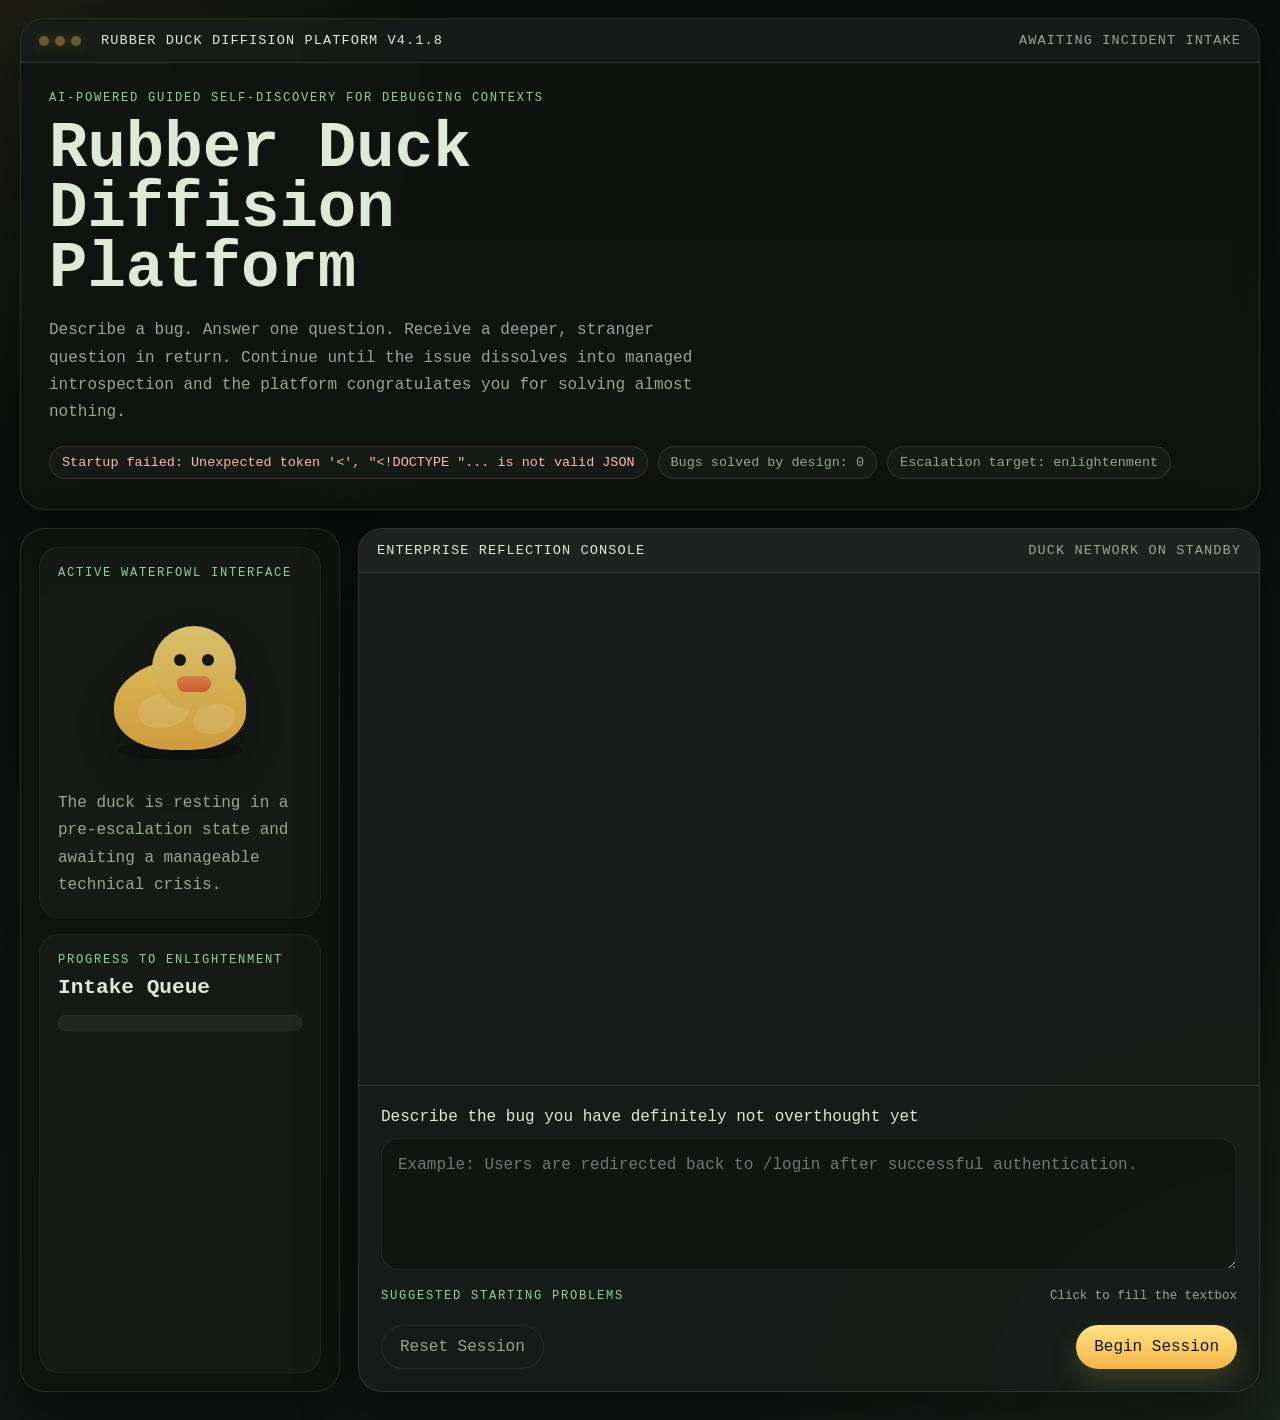
==== static/index.html @ 1411dbdd "Initial commit: Rubber Duck Diffision Platform" ====
<!DOCTYPE html>
<html lang="en">
  <head>
    <meta charset="UTF-8" />
    <meta name="viewport" content="width=device-width, initial-scale=1.0" />
    <title>Rubber Duck Diffision Platform v4.1.8</title>
    <link rel="stylesheet" href="/static/styles.css" />
  </head>
  <body>
    <div class="aurora-video-shell" aria-hidden="true">
      <video
        id="aurora-video"
        class="aurora-video"
        muted
        playsinline
        preload="auto"
      ></video>
      <video class="aurora-video-preload" muted playsinline preload="auto" src="/static/media/aurora-forward.webm"></video>
      <video class="aurora-video-preload" muted playsinline preload="auto" src="/static/media/aurora-reverse.webm"></video>
    </div>
    <main class="app-shell">
      <header class="masthead panel">
        <div class="window-bar">
          <span class="window-leds">
            <i></i>
            <i></i>
            <i></i>
          </span>
          <span class="window-title">Rubber Duck Diffision Platform v4.1.8</span>
          <span id="session-state" class="window-state">Awaiting incident intake</span>
        </div>
        <div class="masthead-body">
          <p class="eyebrow">AI-Powered Guided Self-Discovery For Debugging Contexts</p>
          <h1>Rubber Duck Diffision Platform</h1>
          <p class="lede">
            Describe a bug. Answer one question. Receive a deeper, stranger question in return.
            Continue until the issue dissolves into managed introspection and the platform
            congratulates you for solving almost nothing.
          </p>
          <div class="status-row">
            <span id="model-status" class="pill">Checking model status...</span>
            <span class="pill subtle">Bugs solved by design: 0</span>
            <span class="pill subtle">Escalation target: enlightenment</span>
          </div>
        </div>
      </header>

      <section class="workspace">
        <aside class="panel side-panel">
          <section class="duck-card">
            <p class="card-label">Active Waterfowl Interface</p>
            <div id="duck-avatar" class="duck-avatar" data-level="0" aria-hidden="true">
              <div class="duck-shadow"></div>
              <div class="duck-body">
                <div class="duck-wing"></div>
                <div class="duck-head">
                  <span class="duck-eye left"></span>
                  <span class="duck-eye right"></span>
                  <span class="duck-beak"></span>
                </div>
              </div>
            </div>
            <p id="duck-mood" class="duck-mood">
              The duck is resting in a pre-escalation state and awaiting a manageable technical crisis.
            </p>
          </section>

          <section class="progress-card">
            <div class="progress-header">
              <div>
                <p class="card-label">Progress To Enlightenment</p>
                <h2 id="current-stage-name">Intake Queue</h2>
              </div>
            </div>
            <div class="meter-track">
              <div id="meter-fill" class="meter-fill"></div>
            </div>
            <ol id="ladder" class="ladder"></ol>
          </section>
        </aside>

        <section class="panel console-panel">
          <div class="console-header">
            <span>Enterprise Reflection Console</span>
            <span id="source-status">Duck network on standby</span>
          </div>

          <div id="chat" class="chat" aria-live="polite"></div>

          <form id="composer" class="composer">
            <label id="composer-label" class="composer-label" for="message">
              Describe the bug you have definitely not overthought yet
            </label>
            <textarea
              id="message"
              name="message"
              rows="4"
              placeholder="Example: Users are redirected back to /login after successful authentication."
            ></textarea>
            <section class="suggestions" aria-label="Suggested prompts">
              <div class="suggestions-header">
                <span id="suggestions-label" class="card-label">Suggested starting problems</span>
                <span class="suggestions-hint">Click to fill the textbox</span>
              </div>
              <div id="suggestions-list" class="suggestions-list"></div>
            </section>
            <div class="composer-actions">
              <button id="reset-btn" class="button ghost" type="button">Reset Session</button>
              <button id="submit-btn" class="button primary" type="submit">Begin Session</button>
            </div>
          </form>
        </section>
      </section>
    </main>

    <template id="message-template">
      <article class="message">
        <div class="message-meta"></div>
        <p class="message-body"></p>
      </article>
    </template>

    <template id="summary-template">
      <section class="summary in-chat">
        <p class="card-label">Session Summary</p>
        <h3>Managed Resolution Metrics</h3>
        <div class="summary-grid">
          <div class="summary-stat">
            <span class="summary-key">Bugs solved</span>
            <strong data-summary="bugsSolved">0</strong>
          </div>
          <div class="summary-stat">
            <span class="summary-key">Existential clarity gained</span>
            <strong data-summary="existentialClarity">moderate</strong>
          </div>
          <div class="summary-stat">
            <span class="summary-key">Time wasted productively</span>
            <strong data-summary="timeWastedProductively">0 minutes</strong>
          </div>
          <div class="summary-stat">
            <span class="summary-key">Root cause status</span>
            <strong data-summary="rootCauseStatus">emotionally reframed</strong>
          </div>
          <div class="summary-stat">
            <span class="summary-key">Issue displacement vector</span>
            <strong data-summary="issueDisplacementVector">ceremonial overanalysis</strong>
          </div>
          <div class="summary-stat">
            <span class="summary-key">Transcendence level</span>
            <strong data-summary="transcendenceLevel">acceptable for enterprise use</strong>
          </div>
        </div>
      </section>
    </template>

    <script src="/static/app.js" defer></script>
  </body>
</html>
---- static/styles.css ----
:root {
  --bg: #0d1110;
  --bg-soft: #151b17;
  --panel: rgba(15, 20, 17, 0.88);
  --panel-strong: rgba(22, 29, 25, 0.96);
  --line: rgba(190, 212, 173, 0.14);
  --ink: #deead6;
  --muted: #97a693;
  --accent: #ffd158;
  --accent-soft: #f4b447;
  --signal: #88d39d;
  --danger: #d96f58;
  --shadow: 0 24px 60px rgba(0, 0, 0, 0.45);
  --aurora-opacity: 0.08;
  --aurora-blur: 42px;
  --aurora-speed: 26s;
  --aurora-scale: 1.02;
}

* {
  box-sizing: border-box;
}

body {
  margin: 0;
  min-height: 100vh;
  font-family: Consolas, "Courier New", monospace;
  color: var(--ink);
  overflow-x: hidden;
  overflow-y: auto;
  background:
    radial-gradient(circle at top left, rgba(255, 209, 88, 0.08), transparent 24%),
    radial-gradient(circle at bottom right, rgba(136, 211, 157, 0.08), transparent 28%),
    linear-gradient(180deg, #0a0e0c 0%, #101613 100%);
}

.aurora-video-shell {
  position: fixed;
  inset: 0;
  width: 100vw;
  height: 100vh;
  pointer-events: none;
  z-index: 0;
  overflow: hidden;
}

.aurora-video {
  width: 100%;
  height: 100%;
  object-fit: cover;
  opacity: 0;
  transition: none;
}

.aurora-video-preload {
  display: none;
}

body::before {
  content: "";
  position: fixed;
  inset: 0;
  pointer-events: none;
  z-index: 2;
  background:
    repeating-linear-gradient(
      180deg,
      rgba(255, 255, 255, 0.02) 0,
      rgba(255, 255, 255, 0.02) 1px,
      transparent 1px,
      transparent 3px
    );
  opacity: 0.45;
}

.app-shell {
  width: min(1240px, calc(100% - 28px));
  margin: 0 auto;
  padding: 18px 0 28px;
  position: relative;
  z-index: 1;
}

.panel {
  border: 1px solid var(--line);
  border-radius: 24px;
  background: var(--panel);
  box-shadow: var(--shadow);
  backdrop-filter: blur(10px);
}

.masthead {
  overflow: hidden;
}

.window-bar,
.console-header {
  display: flex;
  align-items: center;
  justify-content: space-between;
  gap: 12px;
  padding: 14px 18px;
  border-bottom: 1px solid var(--line);
  background: rgba(255, 255, 255, 0.03);
  font-size: 0.85rem;
  text-transform: uppercase;
  letter-spacing: 0.08em;
}

.window-leds {
  display: inline-flex;
  gap: 6px;
  margin-right: 8px;
}

.window-leds i {
  width: 10px;
  height: 10px;
  border-radius: 50%;
  background: rgba(255, 209, 88, 0.35);
  box-shadow: 0 0 12px rgba(255, 209, 88, 0.2);
}

.window-title {
  flex: 1;
}

.window-state,
.console-header span:last-child {
  color: var(--muted);
  text-align: right;
}

.masthead-body {
  padding: 28px 28px 30px;
}

.eyebrow,
.card-label {
  margin: 0;
  font-size: 0.76rem;
  letter-spacing: 0.14em;
  text-transform: uppercase;
  color: var(--signal);
}

h1 {
  margin: 14px 0 0;
  font-size: clamp(2.4rem, 5vw, 5.2rem);
  line-height: 0.94;
  max-width: 12ch;
}

.lede {
  margin: 18px 0 0;
  max-width: 70ch;
  color: var(--muted);
  line-height: 1.7;
}

.status-row {
  display: flex;
  flex-wrap: wrap;
  gap: 10px;
  margin-top: 20px;
}

.pill {
  display: inline-flex;
  align-items: center;
  padding: 8px 12px;
  border-radius: 999px;
  border: 1px solid var(--line);
  background: rgba(255, 255, 255, 0.03);
  font-size: 0.84rem;
}

.pill.warning {
  border-color: rgba(217, 111, 88, 0.24);
  color: #ffbaa8;
}

.pill.subtle {
  color: var(--muted);
}

.workspace {
  display: grid;
  grid-template-columns: 320px minmax(0, 1fr);
  gap: 18px;
  min-height: calc(100dvh - 36px);
  height: calc(100dvh - 36px);
  margin-top: 18px;
}

.side-panel {
  padding: 18px;
  display: grid;
  grid-template-rows: minmax(0, auto) minmax(0, 1fr);
  gap: 16px;
  min-height: 0;
  overflow: hidden;
}

.duck-card,
.progress-card {
  padding: 18px;
  border-radius: 20px;
  background: rgba(255, 255, 255, 0.03);
  border: 1px solid rgba(255, 255, 255, 0.04);
}

.progress-card {
  display: flex;
  flex-direction: column;
  min-height: 0;
}

.duck-avatar {
  position: relative;
  width: 210px;
  height: 180px;
  margin: 18px auto 12px;
  filter: drop-shadow(0 18px 22px rgba(0, 0, 0, 0.28));
  animation: bob 3.4s ease-in-out infinite;
}

.duck-shadow {
  position: absolute;
  left: 50%;
  bottom: 18px;
  width: 126px;
  height: 20px;
  border-radius: 50%;
  transform: translateX(-50%);
  background: rgba(0, 0, 0, 0.28);
}

.duck-body {
  position: absolute;
  left: 50%;
  bottom: 28px;
  width: 132px;
  height: 90px;
  transform: translateX(-50%);
  border-radius: 58% 52% 46% 48%;
  background: linear-gradient(180deg, #ffd95e 0%, #f4b447 100%);
}

.duck-body::after {
  content: "";
  position: absolute;
  right: 10px;
  bottom: 16px;
  width: 42px;
  height: 30px;
  border-radius: 60% 50% 70% 40%;
  background: rgba(255, 241, 186, 0.24);
}

.duck-wing {
  position: absolute;
  left: 24px;
  top: 34px;
  width: 52px;
  height: 34px;
  border-radius: 58% 42% 60% 40%;
  background: rgba(255, 241, 186, 0.24);
}

.duck-head {
  position: absolute;
  right: 10px;
  top: -34px;
  width: 84px;
  height: 84px;
  border-radius: 50%;
  background: linear-gradient(180deg, #ffe27e 0%, #f6c453 100%);
}

.duck-eye {
  position: absolute;
  top: 28px;
  width: 12px;
  height: 12px;
  border-radius: 50%;
  background: #141815;
}

.duck-eye.left {
  left: 22px;
}

.duck-eye.right {
  right: 22px;
}

.duck-beak {
  position: absolute;
  left: 50%;
  bottom: 18px;
  width: 34px;
  height: 16px;
  border-radius: 12px 12px 14px 14px;
  transform: translateX(-50%);
  background: linear-gradient(180deg, #ff944d 0%, #eb6a33 100%);
}

.duck-avatar[data-level="0"] {
  opacity: 0.84;
}

.duck-avatar[data-level="2"] .duck-eye,
.duck-avatar[data-level="3"] .duck-eye {
  height: 10px;
  border-radius: 12px;
}

.duck-avatar[data-level="3"] .duck-beak,
.duck-avatar[data-level="4"] .duck-beak {
  width: 38px;
  transform: translateX(-50%) rotate(-4deg);
}

.duck-avatar[data-level="4"] .duck-eye {
  top: 26px;
  box-shadow: 0 -2px 0 #141815 inset;
}

.duck-avatar[data-level="5"] .duck-head {
  box-shadow: 0 0 0 4px rgba(136, 211, 157, 0.08);
}

.duck-avatar[data-level="5"] .duck-eye,
.duck-avatar[data-level="6"] .duck-eye,
.duck-avatar[data-level="7"] .duck-eye {
  width: 10px;
  height: 10px;
  top: 30px;
}

.duck-avatar[data-level="6"] .duck-head,
.duck-avatar[data-level="7"] .duck-head {
  background: linear-gradient(180deg, #fff0a5 0%, #ffd158 100%);
}

.duck-avatar[data-level="6"] .duck-beak,
.duck-avatar[data-level="7"] .duck-beak {
  width: 42px;
  bottom: 16px;
}

.duck-mood {
  margin: 0;
  line-height: 1.7;
  color: var(--muted);
}

.progress-header {
  display: flex;
  justify-content: flex-start;
  gap: 8px;
  align-items: flex-start;
}

.progress-header h2 {
  margin: 8px 0 0;
  font-size: 1.32rem;
}

.meter-track {
  width: 100%;
  height: 16px;
  margin-top: 16px;
  border-radius: 999px;
  overflow: hidden;
  background: rgba(255, 255, 255, 0.05);
  border: 1px solid rgba(255, 255, 255, 0.05);
}

.meter-fill {
  height: 100%;
  width: 0%;
  border-radius: 999px;
  background: linear-gradient(90deg, var(--signal), var(--accent-soft), var(--danger));
  box-shadow: 0 0 20px rgba(255, 209, 88, 0.22);
  transition: width 220ms ease;
}

.ladder {
  list-style: none;
  padding: 0;
  margin: 18px 0 0;
  display: block;
}

.ladder-item {
  padding: 12px 14px;
  border-radius: 18px;
  border: 1px solid rgba(255, 255, 255, 0.05);
  background: rgba(255, 255, 255, 0.02);
  opacity: 1;
  transform: none;
  transition: opacity 160ms ease, transform 160ms ease, background 160ms ease, border-color 160ms ease;
}

.ladder-item.active {
  border-color: rgba(255, 209, 88, 0.28);
  background: rgba(255, 209, 88, 0.08);
  opacity: 1;
  transform: scale(1);
}

.ladder-item.complete {
  border-color: rgba(136, 211, 157, 0.18);
  background: rgba(136, 211, 157, 0.07);
  opacity: 0.56;
}

.ladder-item.queued {
  border-style: dashed;
  opacity: 1;
  transform: none;
}

.ladder-item.current-only {
  min-height: 150px;
  display: flex;
  flex-direction: column;
  justify-content: center;
}

.ladder-topline {
  display: block;
}

.ladder-subtitle,
.ladder-sample {
  margin: 4px 0 0;
  color: var(--muted);
  line-height: 1.55;
}

.ladder-sample {
  font-size: 0.92rem;
  margin-top: 10px;
}

.console-panel {
  display: grid;
  grid-template-rows: auto minmax(300px, 1fr) auto;
  height: 100%;
  overflow: hidden;
  background: var(--panel-strong);
}

.chat {
  padding: 22px;
  display: grid;
  gap: 12px;
  min-height: 0;
  overflow-y: auto;
  scrollbar-width: none;
}

.chat::-webkit-scrollbar {
  display: none;
}

.message {
  max-width: min(760px, 94%);
  padding: 14px 16px;
  border-radius: 18px;
  border: 1px solid rgba(255, 255, 255, 0.06);
  background: rgba(255, 255, 255, 0.03);
}

.message.user {
  margin-left: auto;
  background: rgba(255, 209, 88, 0.07);
}

.message.assistant.system {
  background: rgba(136, 211, 157, 0.08);
}

.message.pending {
  opacity: 0.72;
}

.message-meta {
  margin-bottom: 8px;
  color: var(--muted);
  font-size: 0.78rem;
  text-transform: uppercase;
  letter-spacing: 0.08em;
}

.message-body {
  margin: 0;
  line-height: 1.7;
}

.summary {
  margin: 0;
  padding: 18px;
  border-radius: 20px;
  background: rgba(255, 209, 88, 0.06);
  border: 1px solid rgba(255, 209, 88, 0.14);
  max-width: min(760px, 94%);
}

.summary.in-chat {
  margin-top: 4px;
}

.summary h3 {
  margin: 8px 0 0;
  font-size: 1.18rem;
}

.summary-grid {
  display: grid;
  grid-template-columns: repeat(3, minmax(0, 1fr));
  gap: 12px;
  margin-top: 16px;
}

.summary-stat {
  padding: 12px;
  border-radius: 16px;
  background: rgba(255, 255, 255, 0.03);
  border: 1px solid rgba(255, 255, 255, 0.05);
}

.summary-key {
  display: block;
  color: var(--muted);
  font-size: 0.78rem;
  text-transform: uppercase;
  letter-spacing: 0.08em;
}

.summary-stat strong {
  display: block;
  margin-top: 8px;
  line-height: 1.45;
}

.composer {
  padding: 22px;
  border-top: 1px solid var(--line);
}

.composer-label {
  display: block;
  margin-bottom: 12px;
}

textarea {
  width: 100%;
  min-height: 120px;
  resize: vertical;
  padding: 14px 16px;
  border-radius: 18px;
  border: 1px solid rgba(255, 255, 255, 0.08);
  background: rgba(0, 0, 0, 0.22);
  color: var(--ink);
  font: inherit;
  line-height: 1.6;
}

textarea:disabled {
  opacity: 0.62;
}

.suggestions {
  margin-top: 14px;
}

.suggestions-header {
  display: flex;
  align-items: center;
  justify-content: space-between;
  gap: 12px;
}

.suggestions-hint {
  color: var(--muted);
  font-size: 0.78rem;
}

.suggestions-list {
  display: flex;
  flex-wrap: wrap;
  gap: 10px;
  margin-top: 10px;
}

.suggestion-chip {
  max-width: 100%;
  padding: 10px 12px;
  border-radius: 999px;
  border: 1px solid rgba(255, 255, 255, 0.08);
  background: rgba(255, 255, 255, 0.04);
  color: var(--ink);
  font: inherit;
  cursor: pointer;
  transition: transform 120ms ease, border-color 120ms ease, background 120ms ease;
}

.suggestion-chip:hover {
  transform: translateY(-1px);
  border-color: rgba(255, 209, 88, 0.24);
  background: rgba(255, 209, 88, 0.08);
}

.suggestion-empty {
  color: var(--muted);
  font-size: 0.9rem;
}

.composer-actions {
  display: flex;
  justify-content: space-between;
  gap: 12px;
  margin-top: 12px;
}

.button {
  border: 0;
  border-radius: 999px;
  padding: 12px 18px;
  font: inherit;
  cursor: pointer;
  transition: transform 120ms ease, opacity 120ms ease, box-shadow 120ms ease;
}

.button:hover {
  transform: translateY(-1px);
}

.button:disabled {
  opacity: 0.5;
  cursor: default;
  transform: none;
}

.button.primary {
  color: #111512;
  background: linear-gradient(180deg, #ffe384 0%, #f4b447 100%);
  box-shadow: 0 12px 28px rgba(255, 209, 88, 0.18);
}

.button.ghost {
  color: var(--muted);
  background: transparent;
  border: 1px solid rgba(255, 255, 255, 0.08);
}

@keyframes bob {
  0%,
  100% {
    transform: translateY(0);
  }
  50% {
    transform: translateY(-6px);
  }
}


@media (max-width: 980px) {
  .workspace {
    grid-template-columns: 1fr;
    height: auto;
    min-height: 0;
  }

  .console-panel {
    min-height: 760px;
  }

  .summary-grid {
    grid-template-columns: repeat(2, minmax(0, 1fr));
  }
}

@media (max-width: 640px) {
  .app-shell {
    width: min(100% - 16px, 1240px);
  }

  .window-bar,
  .console-header,
  .status-row,
  .composer-actions,
  .suggestions-header {
    flex-direction: column;
    align-items: stretch;
  }

  .window-state,
  .console-header span:last-child {
    text-align: left;
  }

  .summary-grid {
    grid-template-columns: 1fr;
  }

  .message {
    max-width: 100%;
  }
}
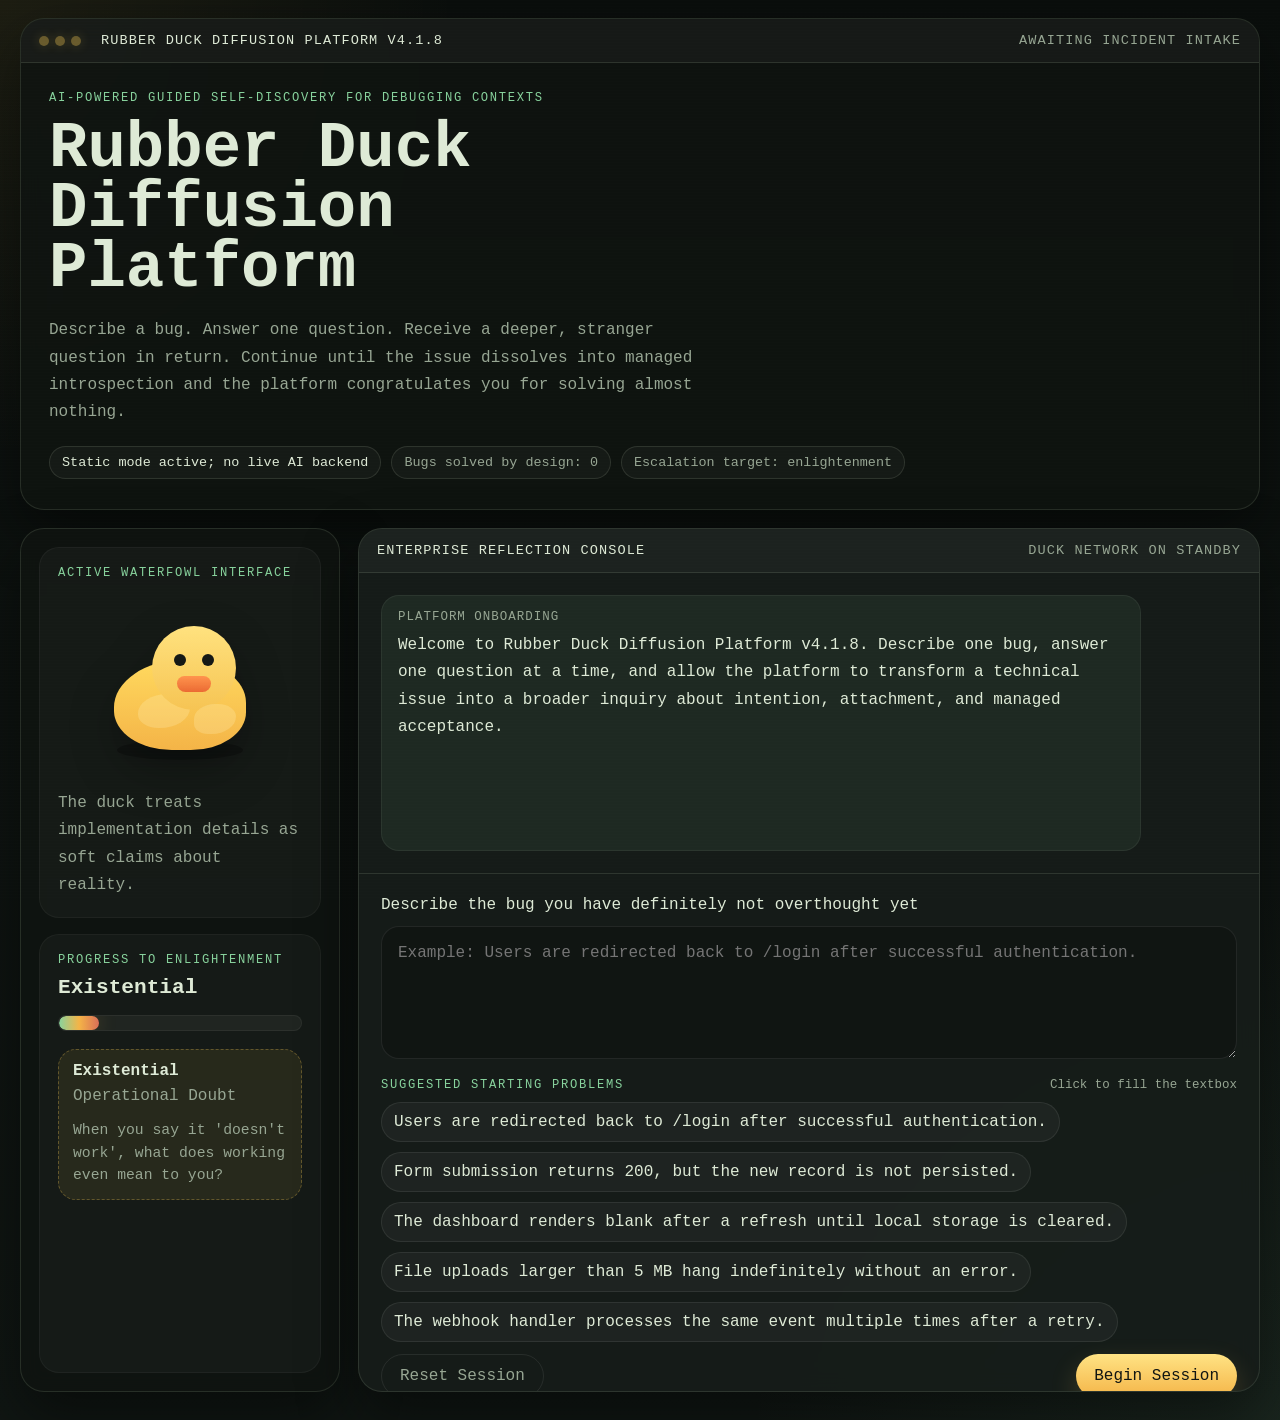
==== commit dc8f9b86: "Fix Diffusion spelling across app and docs" ====
--- a/static/index.html
+++ b/static/index.html
@@ -3,7 +3,7 @@
   <head>
     <meta charset="UTF-8" />
     <meta name="viewport" content="width=device-width, initial-scale=1.0" />
-    <title>Rubber Duck Diffision Platform v4.1.8</title>
+    <title>Rubber Duck Diffusion Platform v4.1.8</title>
     <link rel="stylesheet" href="/static/styles.css" />
   </head>
   <body>
@@ -26,12 +26,12 @@
             <i></i>
             <i></i>
           </span>
-          <span class="window-title">Rubber Duck Diffision Platform v4.1.8</span>
+          <span class="window-title">Rubber Duck Diffusion Platform v4.1.8</span>
           <span id="session-state" class="window-state">Awaiting incident intake</span>
         </div>
         <div class="masthead-body">
           <p class="eyebrow">AI-Powered Guided Self-Discovery For Debugging Contexts</p>
-          <h1>Rubber Duck Diffision Platform</h1>
+          <h1>Rubber Duck Diffusion Platform</h1>
           <p class="lede">
             Describe a bug. Answer one question. Receive a deeper, stranger question in return.
             Continue until the issue dissolves into managed introspection and the platform
